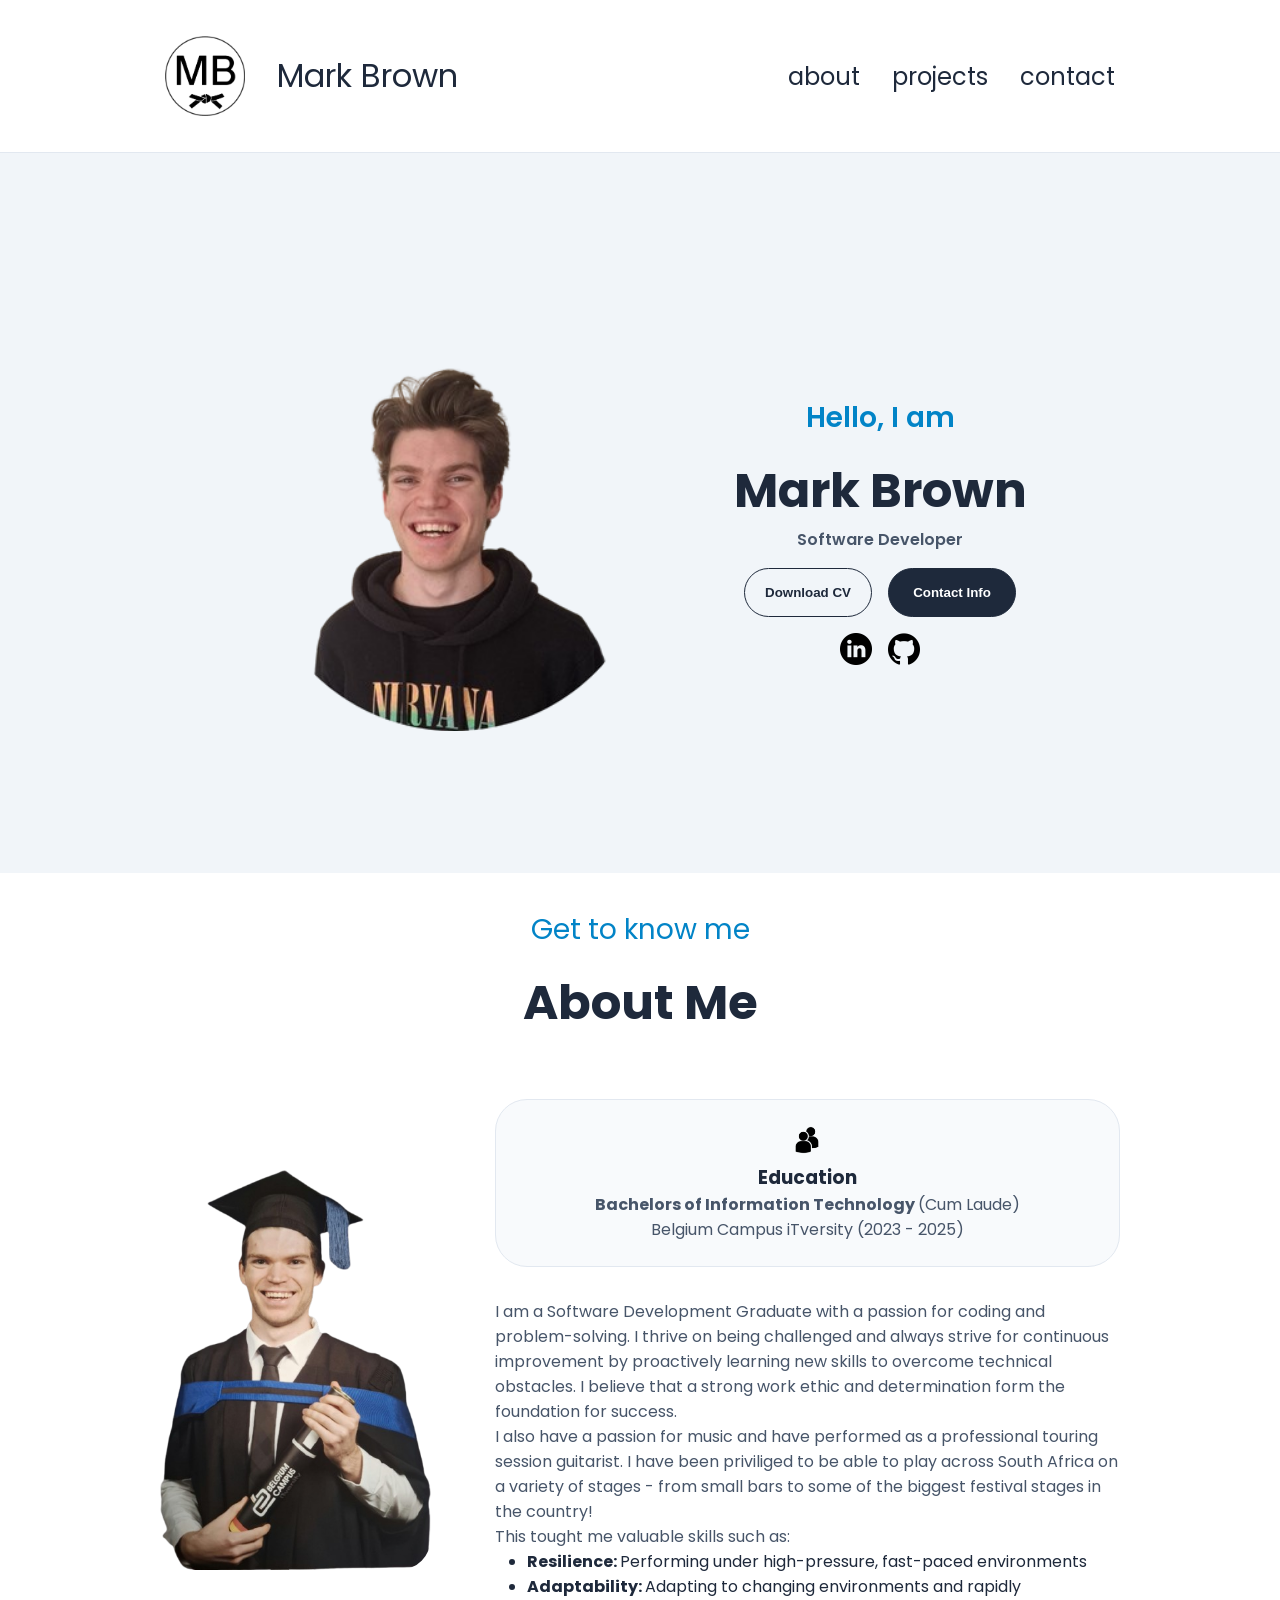
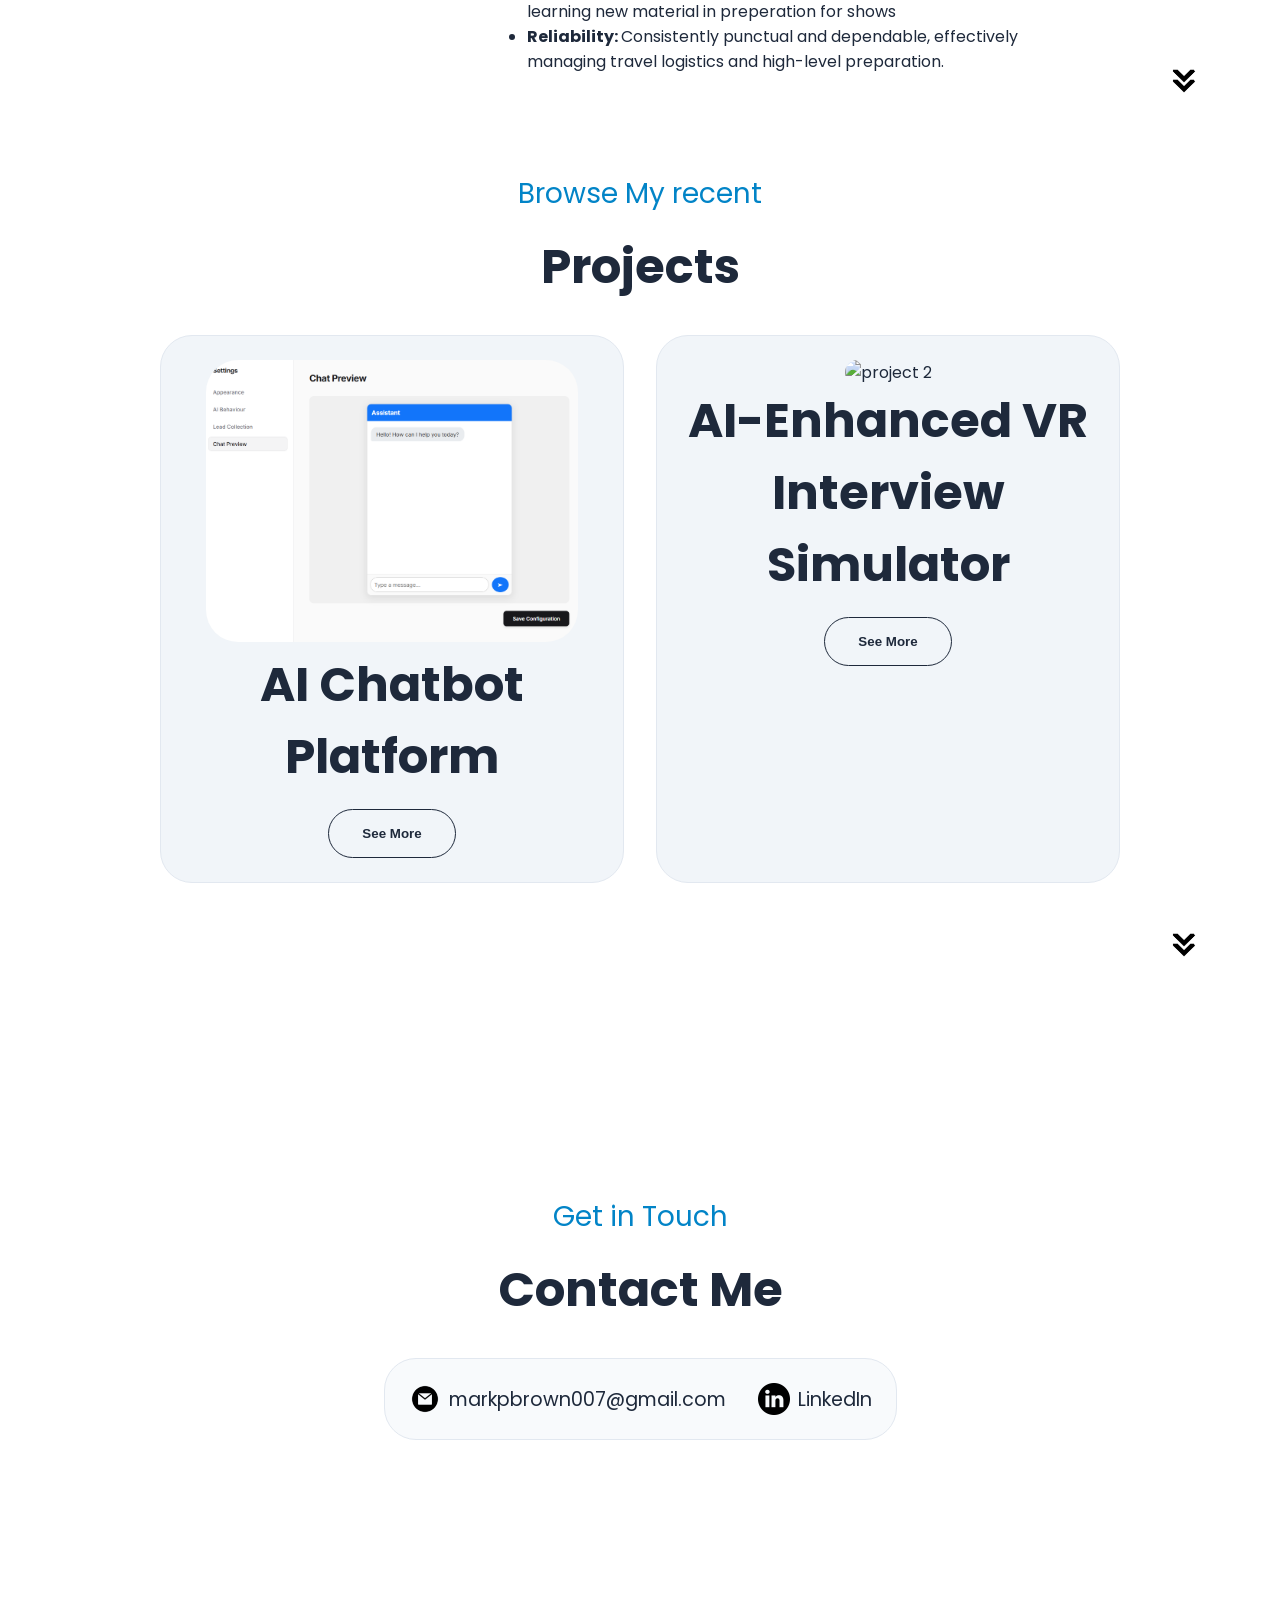
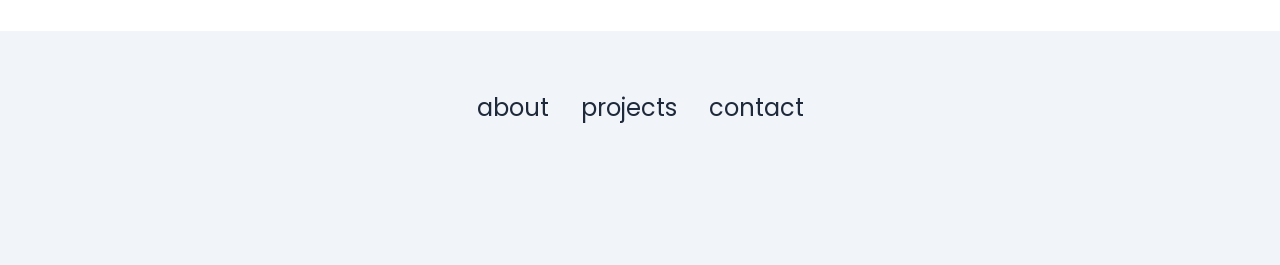
==== index.html @ 066c961a "Add files via upload" ====
<!DOCTYPE html>
<html lang="en">
<head>
  <meta charset="UTF-8">
  <meta name="viewport" content="width=device-width, initial-scale=1.0">
  <title>Mark Brown</title>
  <link rel="stylesheet" href="style.css">
  <link rel="stylesheet" href="mediaquieries.css">
</head>
<body>

  <nav id="desktop-nav">
    <div class="logo">
      <img src="assets/logo.png" class="logo-image">
      <span class="logo-text">Mark Brown</span>
    </div>

    <div>
      <ul class="nav-links">
        <li><a href="#about">about</a></li>
        <li><a href="#projects">projects</a></li>
        <li><a href="#contact">contact</a></li>
      </ul>
    </div>
  </nav>

  <nav id="hamburger-nav">
    <div class="logo">
      <img src="assets/logo.png" class="logo-image">
      <span class="logo-text">Mark Brown</span>
    </div>
    
    <div class="hamburger-menu">
      <div class="hamburger-icon" onclick="toggleMenu()">
        <span></span>
        <span></span>
        <span></span>
      </div>

      <div class="menu-links">
        <li><a href="#about" onclick="toggleMenu()">about</a></li>
        <li><a href="#projects" onclick="toggleMenu()">projects</a></li>
        <li><a href="#contact" onclick="toggleMenu()">contact</a></li>
      </div>
    </div>
  </nav>

  <section id="profile">
    <div class="section__pic-container">
      <img src="./assets/profile-pic.png" alt="profile picture">
    </div>

    <div class="section__text">
      <p class="section__text__p1">
        Hello, I am
      </p>

      <h1 class="title">Mark Brown</h1>

      <p class="section__text__p2">Software Developer</p>
      
      <div class="btn-container">
        <button class="btn btn-color-2" onclick="window.open('./assets/resume.pdf')">
          Download CV
        </button>

        <button class="btn btn-color-1" onclick="location.href='#contact'">
          Contact Info
        </button>

      </div>

      <div id="socials-container">
        <img src="./assets/linkedin.png" alt="LinkedIn profile" class="icon" onclick="location.href='https://www.linkedin.com/in/mark-brown-69ba803a8/'">

        <img src="./assets/github.png" alt="GitHub profile" class="icon" onclick="location.href='https://github.com/markpbrown/markpbrown'">

      </div>
    </div>
  </section>

  <section id="about">
    <p class="section__text__p1">
      Get to know me
    </p>
    
    <h1 class="title">About Me</h1>

    <div class="section-container">
      <div class="section__pic-container">
        <img src="./assets/profile-pic-grad.png" alt="Profile Picture" class="about-pic">
      </div>

      <div class="about-details-container">
        <div class="about-containers">
          <div class="details-container">
            <img src="./assets/education.png" alt="experience icon" class="icon">

            <h3>Education</h3>
            <p><b>Bachelors of Information Technology </b>(Cum Laude)<br>Belgium Campus iTversity (2023 - 2025)</p>
          </div>
        </div>

          <div class="text-container">
            <p>
              I am a Software Development Graduate with a passion for coding and problem-solving. I thrive on being challenged and always strive for continuous improvement by proactively learning new skills to overcome technical obstacles. I believe that a strong work ethic and determination form the foundation for success.
            </p>

            <p>
              I also have a passion for music and have performed as a professional touring session guitarist. I have been priviliged to be able to play across South Africa on a variety of stages - from small bars to some of the biggest festival stages in the country! 
              <br>This tought me valuable skills such as: 

              <ul>
                <li><b>Resilience: </b>Performing under high-pressure, fast-paced environments</li>
                <li><b>Adaptability: </b>Adapting to changing environments and rapidly learning new material in preperation for shows</li>
                <li><b>Reliability: </b>Consistently punctual and dependable, effectively managing travel logistics and high-level preparation.</li>
              </ul>
            </p>
          </div>

        
      </div>
    </div>

    <img src="./assets/arrow.png" alt="arrow icon" class="icon arrow" onclick="location.href='#projects'">
  </section>

  <section id="projects">
    <p class="section__text__p1">Browse My recent</p>

    <h1 class="title">Projects</h1>

    <div class="experience-details-container">
      <div class="about-containers">
        <div class="details-container color-container">

          <div class="article-container">
            <img src="./assets/chatbot.png" alt="project 1" class="project-img">
          </div>
  
          <h2 class="experience-sub-title project title">AI Chatbot Platform</h2>
  
          <div class="btn-container">
            <button class="btn-color-2 project btn" onclick="window.location.href='./project-one.html'">See More</button>
          </div>
  
        </div>
  
        <div class="details-container color-container">
  
          <div class="article-container">
            <img src="./assets/vr.png" alt="project 2" class="project-img">
          </div>
  
          <h2 class="experience-sub-title project title">AI-Enhanced VR Interview Simulator</h2>
  
          <div class="btn-container">
            <button class="btn-color-2 project btn" onclick="window.location.href='./project-two.html'">See More</button>
          </div>
  
        </div>
      </div>
      
    </div>

    <br>
    <img src="./assets/arrow.png" alt="arrow icon" class="icon arrow" onclick="location.href='#contact'">

  </section>

  <section id="contact">
    <p class="section__text__p1">Get in Touch</p>

    <h1 class="title">Contact Me</h1>

    <div class="contact-info-upper-container">
      <div class="contact-info-container">
        <img src="./assets/email.png" alt="email icon" class="icon contact-icon">

        <p><a href="mailto:markpbrown007@gmail.com">markpbrown007@gmail.com</a></p>
      </div>

      <div class="contact-info-container">
        <img src="./assets/linkedin.png" alt="LinkedIn icon" class="icon contact-icon">

        <p><a href="https://www.linkedin.com/in/mark-brown-69ba803a8/">LinkedIn</a></p>
      </div>

  </section>
  
  <footer>
    <nav>
      <div class="nav-links-container">
        <ul class="nav-links">
          <li><a href="#about">about</a></li>
          <li><a href="#projects">projects</a></li>
          <li><a href="#contact">contact</a></li>
        </ul>
      </div>
    </nav>

  </footer>

  <script src="script.js"></script>
</body>
</html>
---- style.css ----
@import url('https://fonts.googleapis.com/css2?family=Poppins:wght@300;400;500;600&display=swap');

/* Apply it to your sections */
section {
  view-timeline-name: --section-reveal;
  view-timeline-axis: block;
  
  /* Link the animation to the scroll timeline */
  animation: revealOnScroll linear both;
  animation-timeline: --section-reveal;
  
  /* Tweak these percentages to control exactly when the fade starts/ends */
  animation-range: entry 10% cover 40%; 
}

/* GENERAL */
* {
  padding: 0;
  margin: 0;
  box-sizing: border-box;
}

body {
 font-family: "Poppins", 'sans seriff';
 color: #1e293b; /* Slate Dark for rich text readability */
 background-color: #ffffff;
}

html {
  scroll-behavior: smooth;
}

p {
  color: #475569; /* Soft tech-slate for paragraphs */
}

::-webkit-scrollbar {
  width: 10px;
}

::-webkit-scrollbar-track {
  background: #f1f5f9; 
}

/* Custom scrollbar thumb (the moving bar) */
::-webkit-scrollbar-thumb {
  background: #cbd5e1; 
  border-radius: 5px;
}

::-webkit-scrollbar-thumb:hover {
  background: #0284c7; /* Changes to accent color when hovered */
}

/* TRANSITION */
a, .btn {
  transition: all 300ms ease;
}

/* NAV */
nav, .nav-links {
  display: flex;
}

nav {
  align-items: center;
  justify-content: space-around;
  height: 17vh;
  border-bottom: 0.1rem solid #ebd0ce;
  border-color: #e2e8f0;
  background-color: #ffffff;
}

.nav-links {
  gap: 2rem;
  list-style: none;
  font-size: 1.5rem;
}

a {
  color: #1e293b;
  text-decoration: none;
  text-decoration-color: white;
}

a:hover {
  color: #0284c7; /* Vibrant Electric Blue Accent */
  text-decoration: underline;
  text-underline-offset: 1rem;
  text-decoration-color: #0284c7;
}

.logo {
  font-size: 2rem;
  display: flex;
  align-items: center;
  gap: 2rem;
}

.logo img {
  height: 5rem;
  width: auto;
}

.logo:hover {
  cursor: default;
}

/* HAMBURGER MENU */
#hamburger-nav {
  display: none;
}

.hamburger-menu {
  position: relative;
  display: inline-block;
}

.hamburger-icon {
  display: flex;
  flex-direction: column;
  justify-content: space-between;
  height: 24px;
  width: 30px;
  cursor: pointer;
}

.hamburger-icon span {
  width: 100%;
  height: 2px;
  background-color: #1e293b;
  transition: all 0.3s ease-in-out;
}

.menu-links {
  position: absolute;
  top: 100%;
  right: 0;
  background-color: white;
  width: fit-content;
  max-height: 0;
  overflow: hidden;
  transition: all 0.3s ease-in-out;
  border-radius: 0.5rem;
}

.menu-links a {
  display: block;
  padding: 10px;
  text-align: center;
  font-size: 1.5rem;
  color: #1e293b;
  text-decoration: none;
}

.menu-links li {
  list-style: none;
}

.menu-links.open {
  max-height: 300px;
  border: 1px solid #e2e8f0;
}

/* SECTIONS */
section {
  padding-top: 4vh;
  height: 96vh;
  margin: 0 10rem;
  box-sizing: border-box;
  min-height: fit-content;
}

.section-container {
  display: flex;
}

/* PROFILE */
#profile {
  display: flex;
  justify-content: center;
  gap: 5rem;
  height: 80vh;
  background-color: #f1f5f9; /* Soft Cool Gray backdrop for hero entry */
  margin: 0 0;
}

.section__pic-container {
  display: flex;
  height: 400px;
  width: 400px;
  margin: auto 0;
}

.section__text {
  align-self: center;
  text-align: center;
}

.section__text p {
  font-weight: 600;
}

.section__text__p1 {
  text-align: center;
  font-size: 1.75rem;
  margin-bottom: 1rem;
  color: #0284c7;
}

.title {
  font-size: 3rem;
  text-align: center;
  color: #1e293b;
}

#socials-container {
  display: flex;
  justify-content: center;
  margin-top: 1rem;
  gap: 1rem;
}

/* ICONS */
.icon {
  cursor: pointer;
  height: 2rem;
}

/* BUTTONS */
.btn-container {
  display: flex;
  justify-content: center;
  gap: 1rem;
  margin-top: 1rem;
}

.btn {
  font-weight: 600;
  padding: 1rem;
  transition: all 300ms ease;
  width: 8rem;
  border-radius: 2rem;
}

.btn-color-1, .btn-color-2 {
  border: #1e293b 0.1rem solid;
}

.btn-color-1 {
  background: #1e293b;
  color: white;
}

.btn-color-1:hover {
  background: #0284c7;
  border-color: #0284c7;
  cursor: pointer;
}

.btn-color-2 {
  background: none;
  color: #1e293b;
}

.btn-color-2:hover {
  background: #1e293b;
  color: white;
  cursor: pointer;
}

/* ABOUT */
#about {
  position: relative;
}

.about-containers {
  gap: 2rem;
  margin-bottom: 2rem;
  margin-top: 2rem;
}

.about-details-container {
  justify-content: center;
  flex-direction: column;
}

.about-containers, .about-details-container {
  display: flex;
}

.about-pic {
  border-radius: 2rem;
}

.arrow {
  position: absolute;
  right: -5rem;
  bottom: 2.5rem;
}

.details-container {
  padding: 1.5rem;
  flex: 1;
  background: #f8fafc; /* Subtle light gray card layout to offset clear white backgrounds */
  border-radius: 2rem;
  border: 0.1rem solid #e2e8f0;
  text-align: center;
}

.section-container {
  gap: 4rem;
  height: 80%;
}

.text-container ul {
  margin: 0 2rem;
}

/* PROJECTS */
#projects {
  position: relative;
}

.color-container {
  border-color: #e2e8f0;
  background: #f1f5f9; /* Breaks up the project section beautifully */
}

.project-img {
  border-radius: 2rem;
  width: 90%;
  height: 90%;
}

.project-title {
  margin: 1rem;
  color: #1e293b;
}

.project-btn {
  color: #1e293b;
  border-color: #cbd5e1;
}

/* CONTACT */
#contact {
  display: flex;
  justify-content: center;
  flex-direction: column;
  height: 70vh;
}

.contact-info-upper-container {
  display: flex;
  justify-content: center;
  border-radius: 2rem;
  border: 0.1rem solid #e2e8f0;
  background: #f8fafc;
  margin: 2rem auto;
  padding: 0.5rem;
}

.contact-info-container {
  display: flex;
  align-items: center;
  justify-content: center;
  gap: 0.5rem;
  margin: 1rem;
}

.contact-info-container p {
  font-size: larger;
}

.contact-info-container p a {
  color: #1e293b;
}

.contact-info-container p a:hover {
  color: #0284c7;
}

.contact-icon {
  cursor: default;
}

/* FOOTER */
footer {
  height: 26vh;
  margin: 0;
  background-color: #f1f5f9;
}

footer nav {
  border: none;
  background-color: #f1f5f9;
}
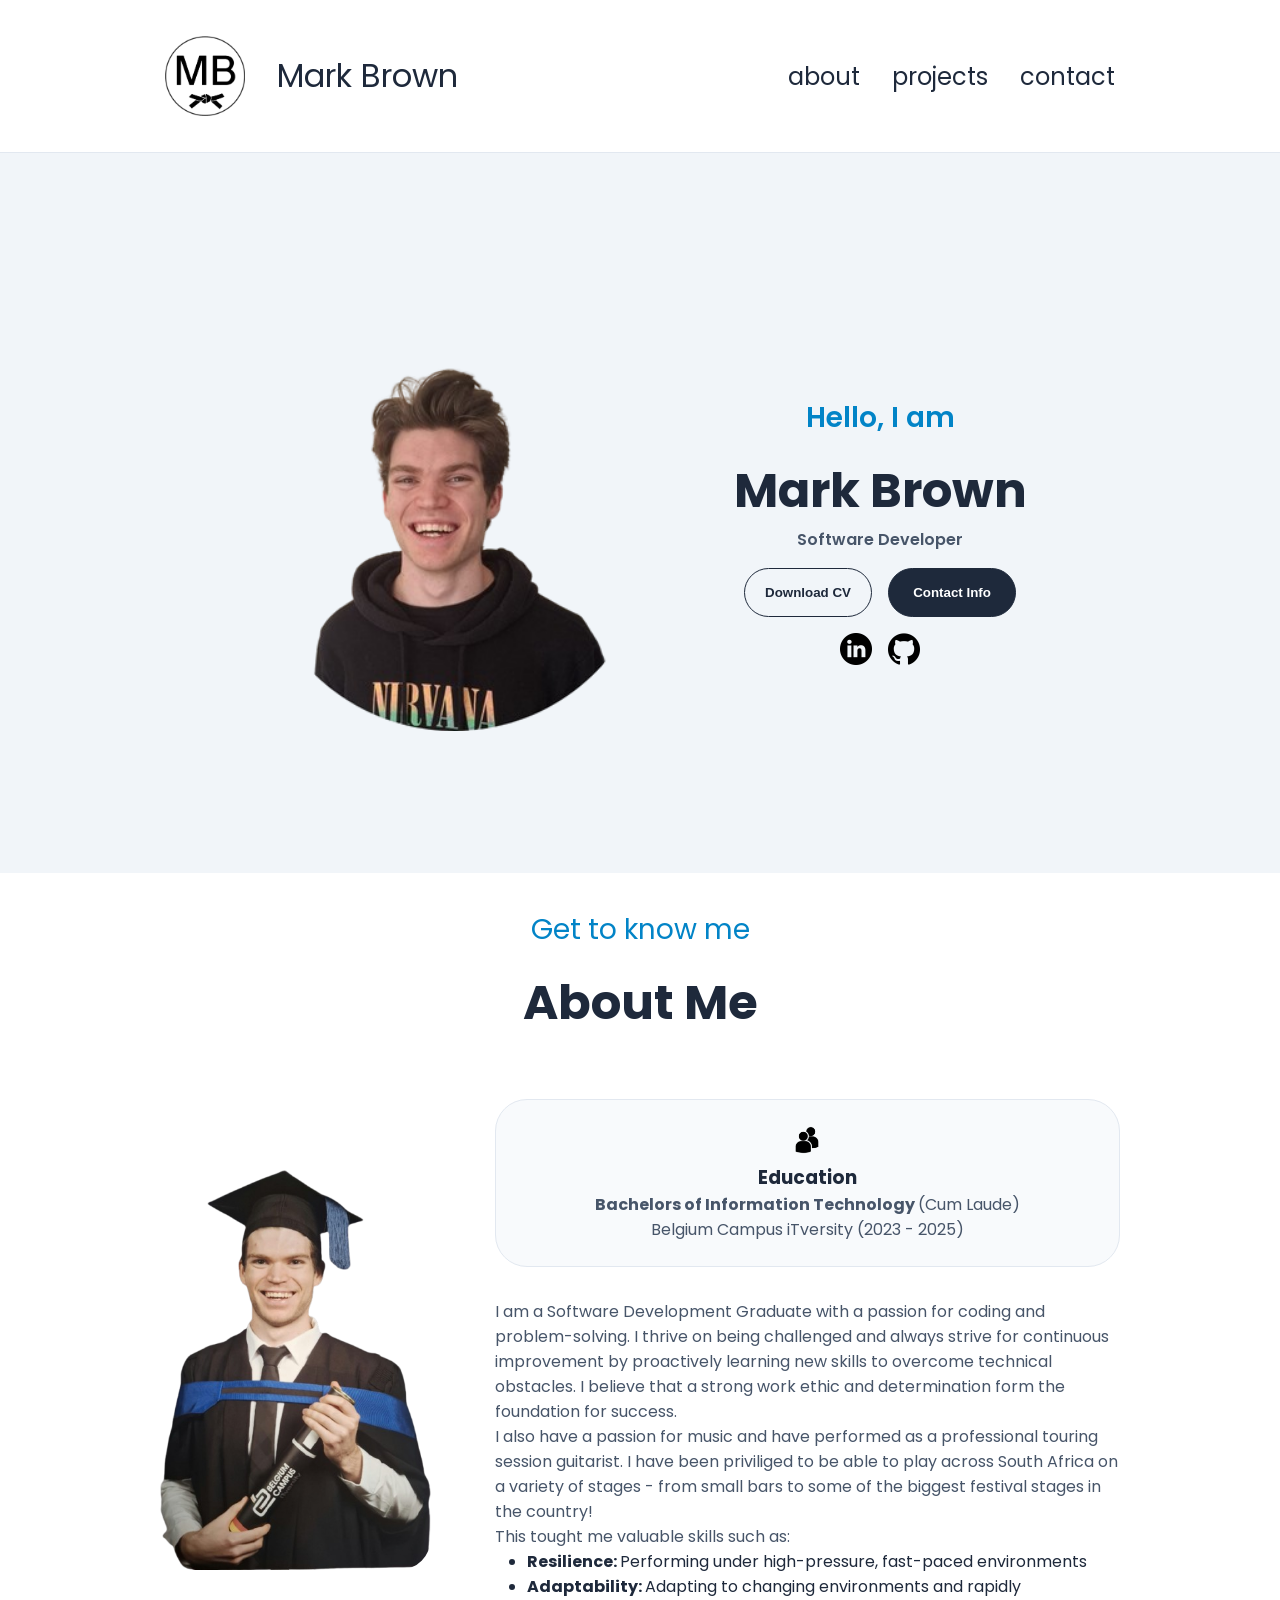
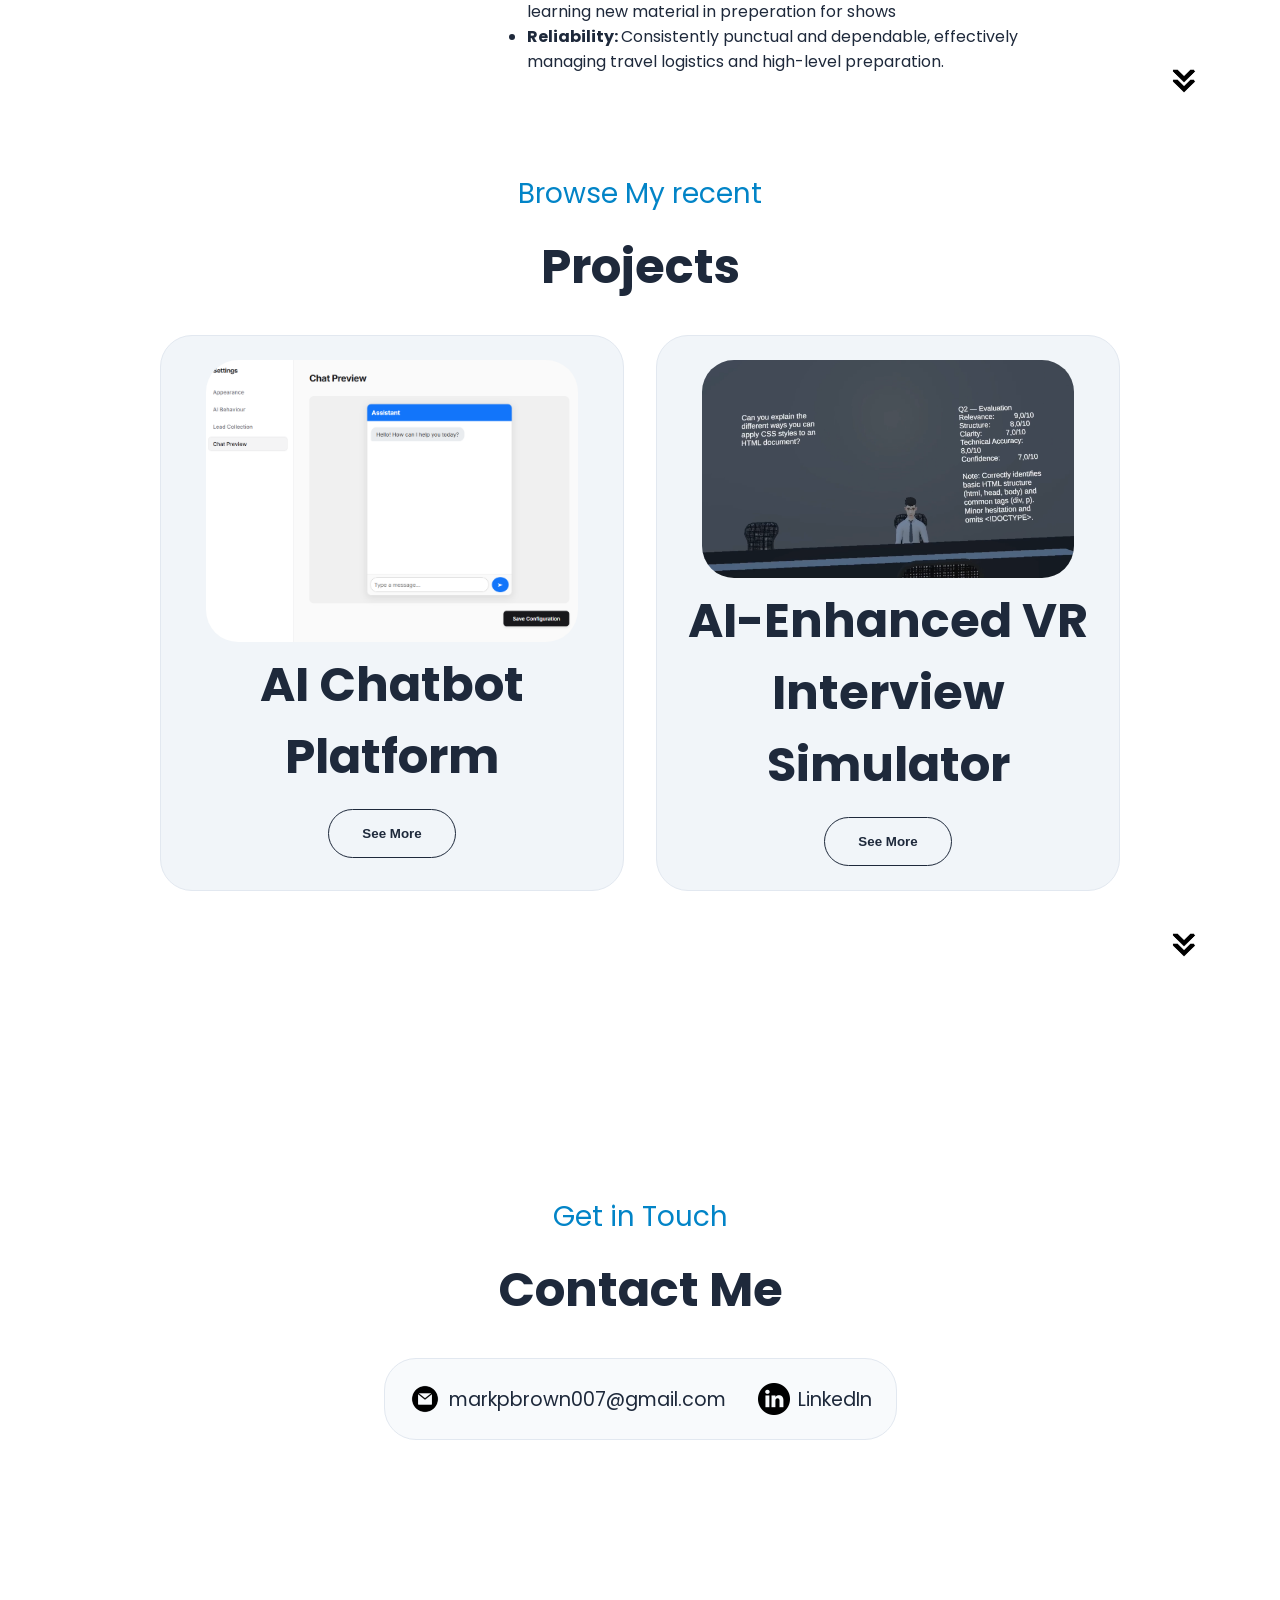
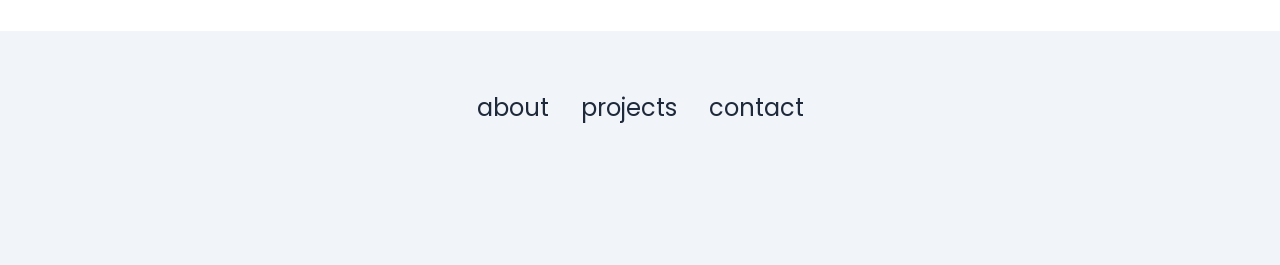
==== commit 55fe22e1: "Added cv" ====
--- a/index.html
+++ b/index.html
@@ -60,7 +60,7 @@
       <p class="section__text__p2">Software Developer</p>
       
       <div class="btn-container">
-        <button class="btn btn-color-2" onclick="window.open('./assets/resume.pdf')">
+        <button class="btn btn-color-2" onclick="window.open('./assets/Mark Brown CV.pdf')">
           Download CV
         </button>
 
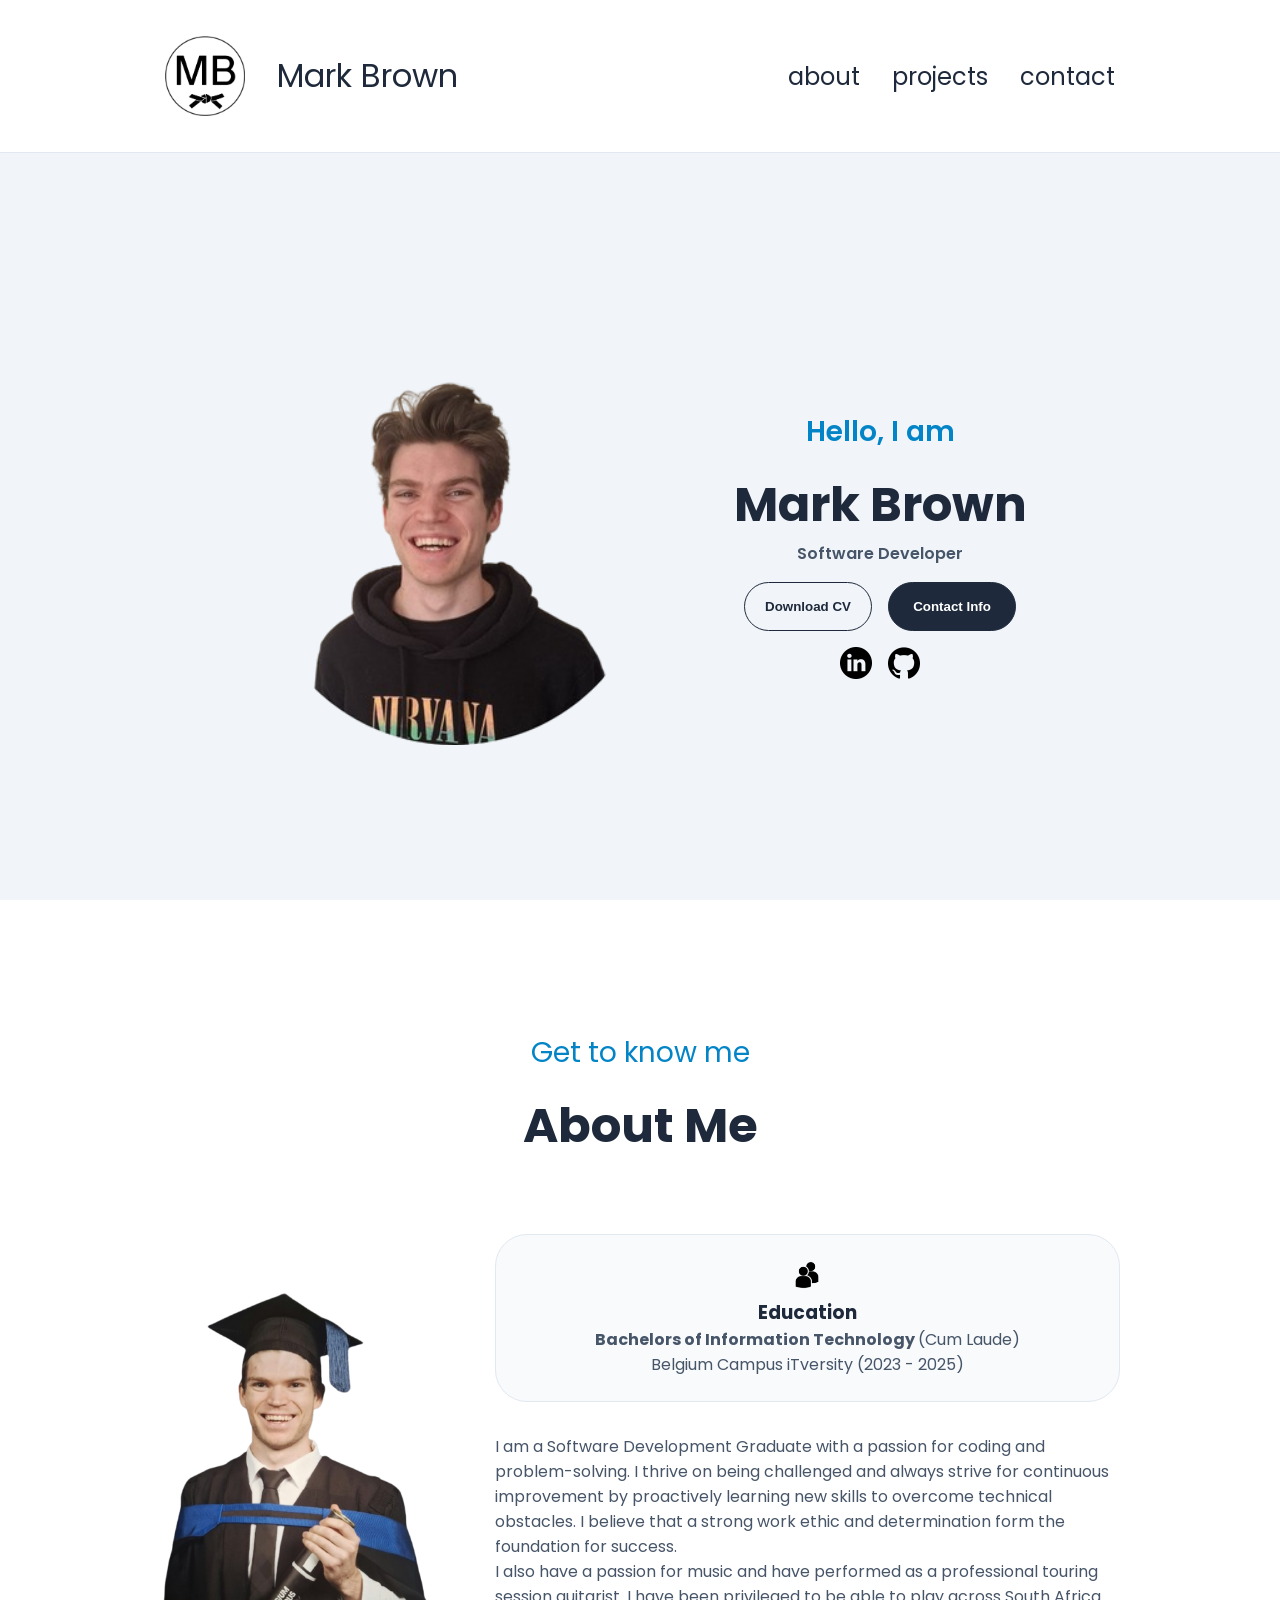
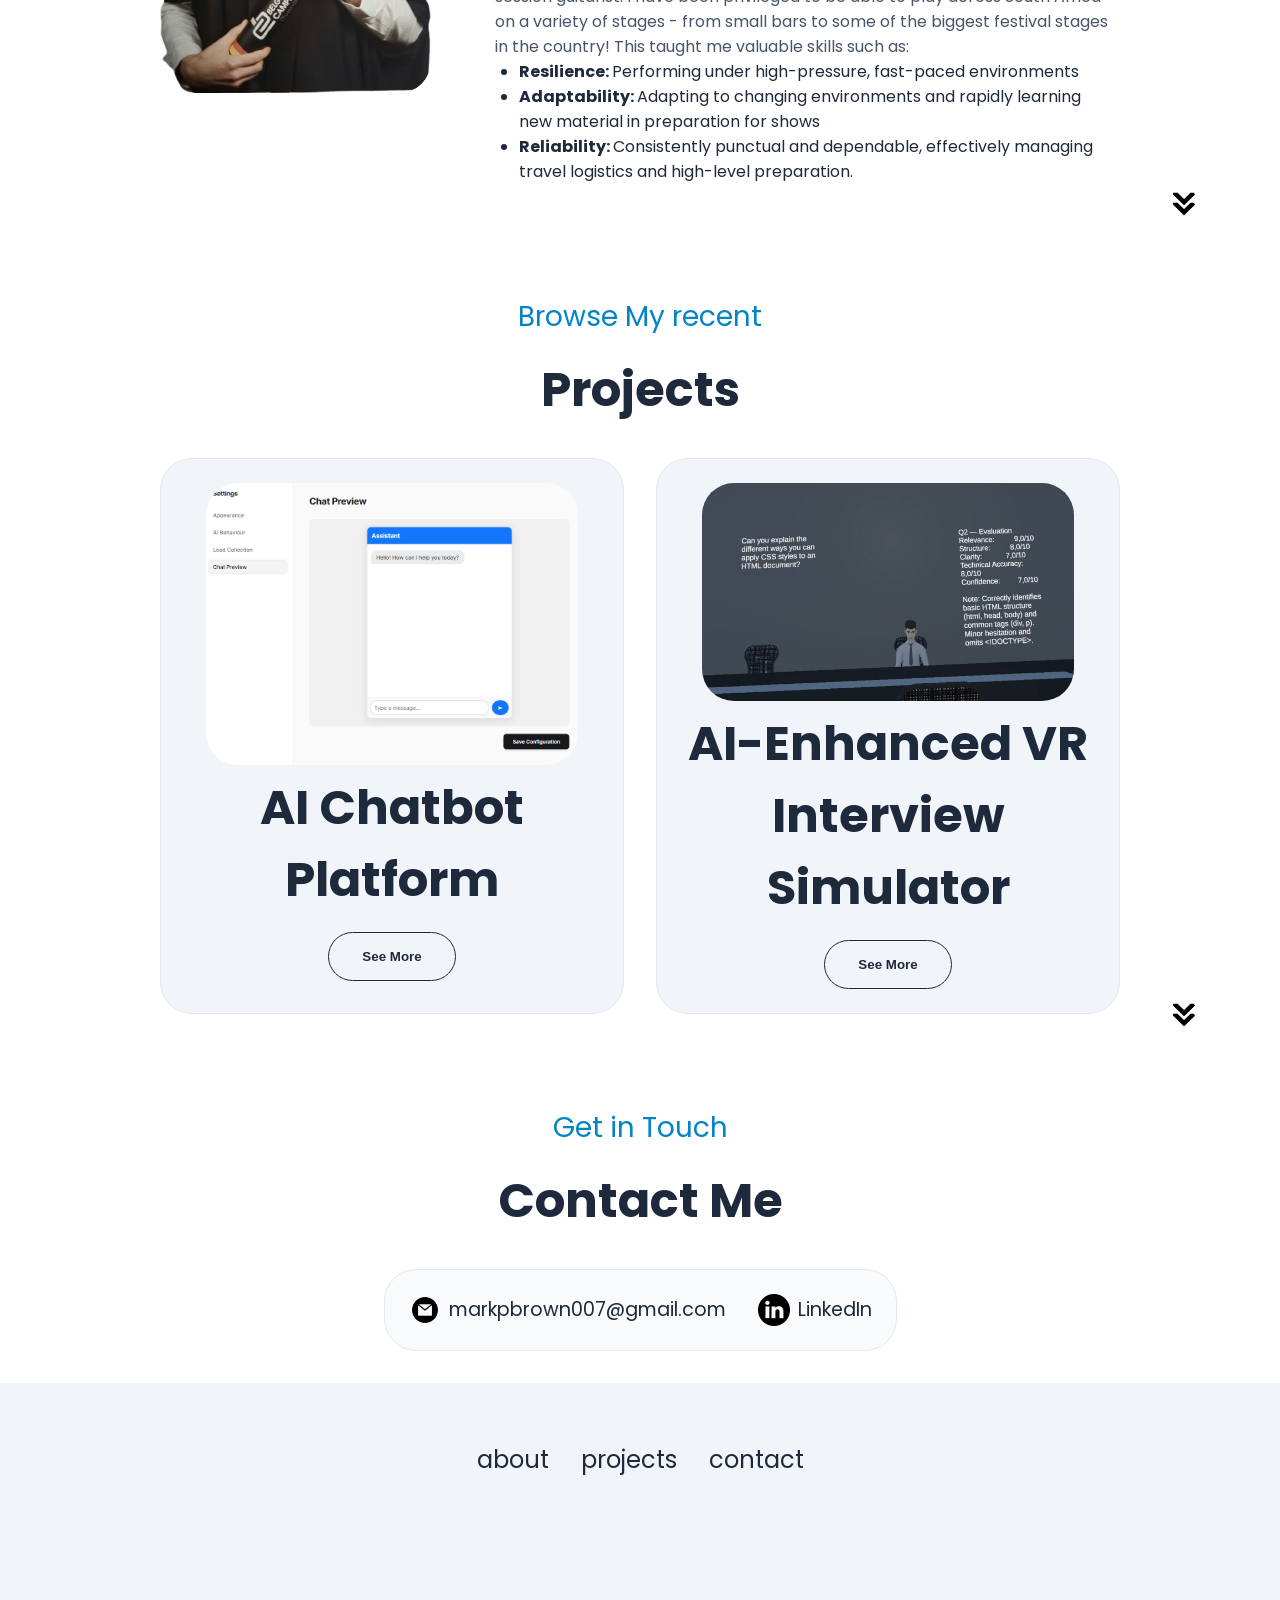
==== commit 4e7ea459: "Update index.html" ====
--- a/index.html
+++ b/index.html
@@ -107,12 +107,12 @@
             </p>
 
             <p>
-              I also have a passion for music and have performed as a professional touring session guitarist. I have been priviliged to be able to play across South Africa on a variety of stages - from small bars to some of the biggest festival stages in the country! 
-              <br>This tought me valuable skills such as: 
+              I also have a passion for music and have performed as a professional touring session guitarist. I have been privileged to be able to play across South Africa on a variety of stages - from small bars to some of the biggest festival stages in the country! 
+              This taught me valuable skills such as: 
 
               <ul>
                 <li><b>Resilience: </b>Performing under high-pressure, fast-paced environments</li>
-                <li><b>Adaptability: </b>Adapting to changing environments and rapidly learning new material in preperation for shows</li>
+                <li><b>Adaptability: </b>Adapting to changing environments and rapidly learning new material in preparation for shows</li>
                 <li><b>Reliability: </b>Consistently punctual and dependable, effectively managing travel logistics and high-level preparation.</li>
               </ul>
             </p>
@@ -203,4 +203,4 @@
 
   <script src="script.js"></script>
 </body>
-</html>+</html>
--- a/style.css
+++ b/style.css
@@ -314,7 +314,7 @@
 }
 
 .text-container ul {
-  margin: 0 2rem;
+  margin: 0 1.5rem;
 }
 
 /* PROJECTS */
--- a/mediaquieries.css
+++ b/mediaquieries.css
@@ -0,0 +1,107 @@
+@media screen and (max-width: 1400px) {
+  #profile {
+    height: 83vh;
+    margin-bottom: 6rem;
+  }
+  .about-containers {
+    flex-wrap: wrap;
+  }
+  #contact,
+  #projects {
+    height: fit-content;
+  }
+}
+
+@media screen and (max-width: 1200px) {
+  #desktop-nav {
+    display: none;
+  }
+  #hamburger-nav {
+    display: flex;
+  }
+  #experience,
+  .experience-details-container {
+    margin-top: 2rem;
+  }
+  #profile,
+  .section-container {
+    display: block;
+  }
+  .arrow {
+    display: none;
+  }
+  section,
+  .section-container {
+    height: fit-content;
+  }
+  section {
+    margin: 0 5%;
+  }
+  .section__pic-container {
+    width: 275px;
+    height: 275px;
+    margin: 0 auto 2rem;
+    justify-content: center;
+  }
+  .about-containers {
+    margin-top: 0;
+  }
+}
+
+@media screen and (max-width: 600px) {
+  #contact,
+  footer {
+    height: 40vh;
+  }
+  #profile {
+    height: 83vh;
+    margin-bottom: 0;
+  }
+  article {
+    font-size: 1rem;
+  }
+  footer nav {
+    height: fit-content;
+    margin-bottom: 2rem;
+  }
+  .about-containers,
+  .contact-info-upper-container,
+  .btn-container {
+    flex-wrap: wrap;
+  }
+  .contact-info-container {
+    margin: 0;
+  }
+  .contact-info-container p,
+  .nav-links li a {
+    font-size: 1rem;
+  }
+  .experience-sub-title {
+    font-size: 1.25rem;
+  }
+  .logo {
+    font-size: 1.5rem;
+  }
+  .nav-links {
+    flex-direction: column;
+    gap: 0.5rem;
+    text-align: center;
+  }
+  .section__pic-container {
+    width: auto;
+    height: 46vw;
+    justify-content: center;
+  }
+  .section__text__p2 {
+    font-size: 1.25rem;
+  }
+  .title {
+    font-size: 2rem;
+  }
+  .text-container {
+    text-align: left;
+  }
+  .text-container p {
+    margin-top: 1rem;
+  }
+}
